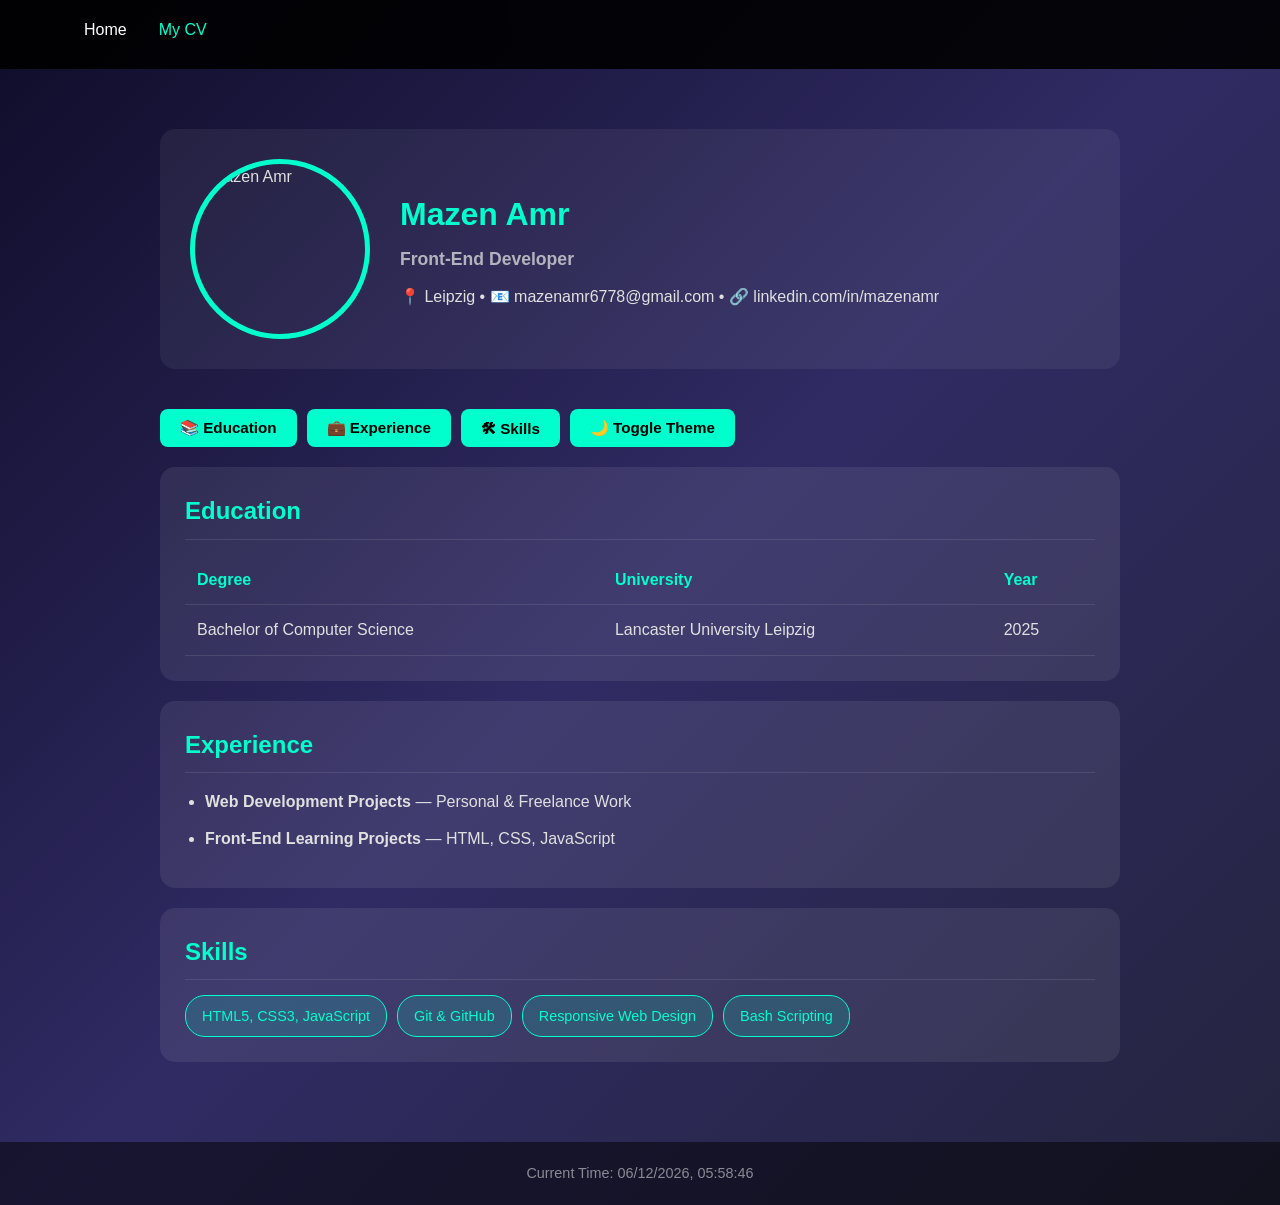
==== cv.html @ 5a1c03e3 "Add CV portfolio website files" ====
<!DOCTYPE html>
<html lang="en">
<head>
    <meta charset="UTF-8">
    <meta name="viewport" content="width=device-width, initial-scale=1.0">
    <title>Mazen Amr - CV</title>
    <link rel="stylesheet" href="styles.css">
</head>
<body>
    <header>
        <nav>
            <ul>
                <li><a href="index.html">Home</a></li>
                <li><a href="cv.html" class="active">My CV</a></li>
            </ul>
        </nav>
    </header>

    <main class="cv-container">
        <div class="cv-header">
            <img src="profile.jpg" alt="Mazen Amr" class="cv-photo">
            <div>
                <h2>Mazen Amr</h2>
                <h3>Front-End Developer</h3>
                <p>📍 Leipzig • 📧 mazenamr6778@gmail.com • 🔗 linkedin.com/in/mazenamr</p>
            </div>
        </div>

        <div class="controls">
            <button onclick="toggleSection('education')">📚 Education</button>
            <button onclick="toggleSection('experience')">💼 Experience</button>
            <button onclick="toggleSection('skills')">🛠 Skills</button>
            <button onclick="changeTheme()">🌙 Toggle Theme</button>
        </div>

        <section id="education" class="cv-section">
            <h2>Education</h2>
            <table>
                <tr><th>Degree</th><th>University</th><th>Year</th></tr>
                <tr><td>Bachelor of Computer Science</td><td>Lancaster University Leipzig</td><td>2025</td></tr>
            </table>
        </section>

        <section id="experience" class="cv-section">
            <h2>Experience</h2>
            <ul>
                <li><strong>Web Development Projects</strong> — Personal & Freelance Work</li>
                <li><strong>Front-End Learning Projects</strong> — HTML, CSS, JavaScript</li>
            </ul>
        </section>

        <section id="skills" class="cv-section">
            <h2>Skills</h2>
            <ul class="skills-list">
                <li>HTML5, CSS3, JavaScript</li>
                <li>Git & GitHub</li>
                <li>Responsive Web Design</li>
                <li>Bash Scripting</li>
            </ul>
        </section>
    </main>

    <footer>
        <p>Current Time: <span id="datetime"></span></p>
    </footer>

    <script src="script.js"></script>
</body>
</html>
---- styles.css ----
* {
    margin: 0;
    padding: 0;
    box-sizing: border-box;
}

body {
    font-family: 'Segoe UI', Tahoma, Geneva, Verdana, sans-serif;
    background: linear-gradient(135deg, #0f0c29, #302b63, #24243e);
    color: #e0e0e0;
    line-height: 1.6;
}

header {
    background: rgba(0, 0, 0, 0.9);
    padding: 1rem 5%;
    position: sticky;
    top: 0;
    z-index: 100;
}

nav {
    display: flex;
    justify-content: space-between;
    align-items: center;
    max-width: 1200px;
    margin: 0 auto;
}

nav ul {
    display: flex;
    gap: 2rem;
    list-style: none;
}

nav a {
    color: white;
    text-decoration: none;
    font-size: 1rem;
    transition: 0.3s;
}

nav a:hover, nav a.active {
    color: #00ffcc;
}

/* ── HERO ── */
.hero {
    min-height: 100vh;
    display: flex;
    align-items: center;
    justify-content: center;
    text-align: center;
    padding: 0 20px;
}

.hero-content h1 {
    font-size: 3rem;
    margin-bottom: 1.5rem;
    background: linear-gradient(90deg, #00ffcc, #ff00cc);
    -webkit-background-clip: text;
    -webkit-text-fill-color: transparent;
}

.motivation {
    max-width: 600px;
    margin: 0 auto 30px;
    font-size: 1.1rem;
    opacity: 0.85;
    line-height: 1.8;
}

/* ── PROFILE CARD (homepage) ── */
.profile-card {
    background: rgba(255, 255, 255, 0.08);
    padding: 20px 40px;
    border-radius: 15px;
    display: inline-block;
    margin: 20px auto;
}

.profile-thumb {
    width: 100px;
    height: 100px;
    border-radius: 50%;
    border: 3px solid #00ffcc;
    margin-bottom: 10px;
}

.profile-card h3 {
    font-size: 1.3rem;
    color: #00ffcc;
    margin-bottom: 5px;
}

/* ── BUTTON ── */
.btn {
    display: inline-block;
    padding: 12px 30px;
    background: #00ffcc;
    color: black;
    border-radius: 50px;
    text-decoration: none;
    font-weight: bold;
    margin-top: 20px;
    transition: 0.3s;
}

.btn:hover {
    background: #ff00cc;
    color: white;
}

/* ── CV PAGE ── */
.cv-container {
    max-width: 1000px;
    margin: 40px auto;
    padding: 20px;
}

.cv-header {
    display: flex;
    gap: 30px;
    align-items: center;
    flex-wrap: wrap;
    margin-bottom: 40px;
    background: rgba(255, 255, 255, 0.06);
    padding: 30px;
    border-radius: 15px;
}

.cv-photo {
    width: 180px;
    height: 180px;
    border-radius: 50%;
    border: 5px solid #00ffcc;
    object-fit: cover;
}

.cv-header h2 {
    font-size: 2rem;
    color: #00ffcc;
    margin-bottom: 5px;
}

.cv-header h3 {
    font-size: 1.1rem;
    opacity: 0.75;
    margin-bottom: 10px;
}

/* ── CONTROLS ── */
.controls {
    display: flex;
    flex-wrap: wrap;
    gap: 10px;
    margin-bottom: 20px;
}

.controls button {
    padding: 10px 20px;
    background: #00ffcc;
    color: black;
    border: none;
    border-radius: 8px;
    cursor: pointer;
    font-weight: bold;
    font-size: 0.95rem;
    transition: 0.3s;
}

.controls button:hover {
    background: #ff00cc;
    color: white;
}

/* ── CV SECTIONS ── */
.cv-section {
    background: rgba(255, 255, 255, 0.08);
    padding: 25px;
    border-radius: 15px;
    margin: 20px 0;
    transition: 0.3s;
}

.cv-section h2 {
    font-size: 1.5rem;
    color: #00ffcc;
    margin-bottom: 15px;
    border-bottom: 1px solid rgba(255, 255, 255, 0.1);
    padding-bottom: 8px;
}

/* ── TABLE ── */
table {
    width: 100%;
    border-collapse: collapse;
}

th, td {
    padding: 12px;
    text-align: left;
    border-bottom: 1px solid rgba(255, 255, 255, 0.1);
}

th {
    color: #00ffcc;
    font-weight: bold;
}

/* ── LISTS ── */
ul {
    padding-left: 20px;
}

ul li {
    margin-bottom: 10px;
    line-height: 1.7;
}

.skills-list {
    list-style: none;
    padding: 0;
    display: flex;
    flex-wrap: wrap;
    gap: 10px;
}

.skills-list li {
    background: rgba(0, 255, 204, 0.15);
    border: 1px solid #00ffcc;
    padding: 8px 16px;
    border-radius: 20px;
    font-size: 0.9rem;
    color: #00ffcc;
    margin: 0;
}

/* ── FOOTER ── */
footer {
    text-align: center;
    padding: 20px;
    background: rgba(0, 0, 0, 0.5);
    color: rgba(255, 255, 255, 0.5);
    font-size: 0.9rem;
    margin-top: 40px;
}

/* ── LIGHT MODE ── */
.light-mode {
    background: #f0f0f0;
    color: #222;
}

.light-mode header {
    background: #fff;
}

.light-mode nav a {
    color: #222;
}

.light-mode .cv-section {
    background: white;
    box-shadow: 0 5px 15px rgba(0, 0, 0, 0.1);
}

.light-mode .cv-header {
    background: white;
    box-shadow: 0 5px 15px rgba(0, 0, 0, 0.1);
}

.light-mode .profile-card {
    background: white;
    box-shadow: 0 5px 15px rgba(0, 0, 0, 0.1);
}

.light-mode footer {
    background: #ddd;
    color: #555;
}

.light-mode .skills-list li {
    background: rgba(0, 255, 204, 0.1);
}

/* ── RESPONSIVE ── */
@media (max-width: 600px) {
    .hero-content h1 {
        font-size: 2rem;
    }

    .cv-header {
        flex-direction: column;
        text-align: center;
    }

    .controls {
        justify-content: center;
    }
}
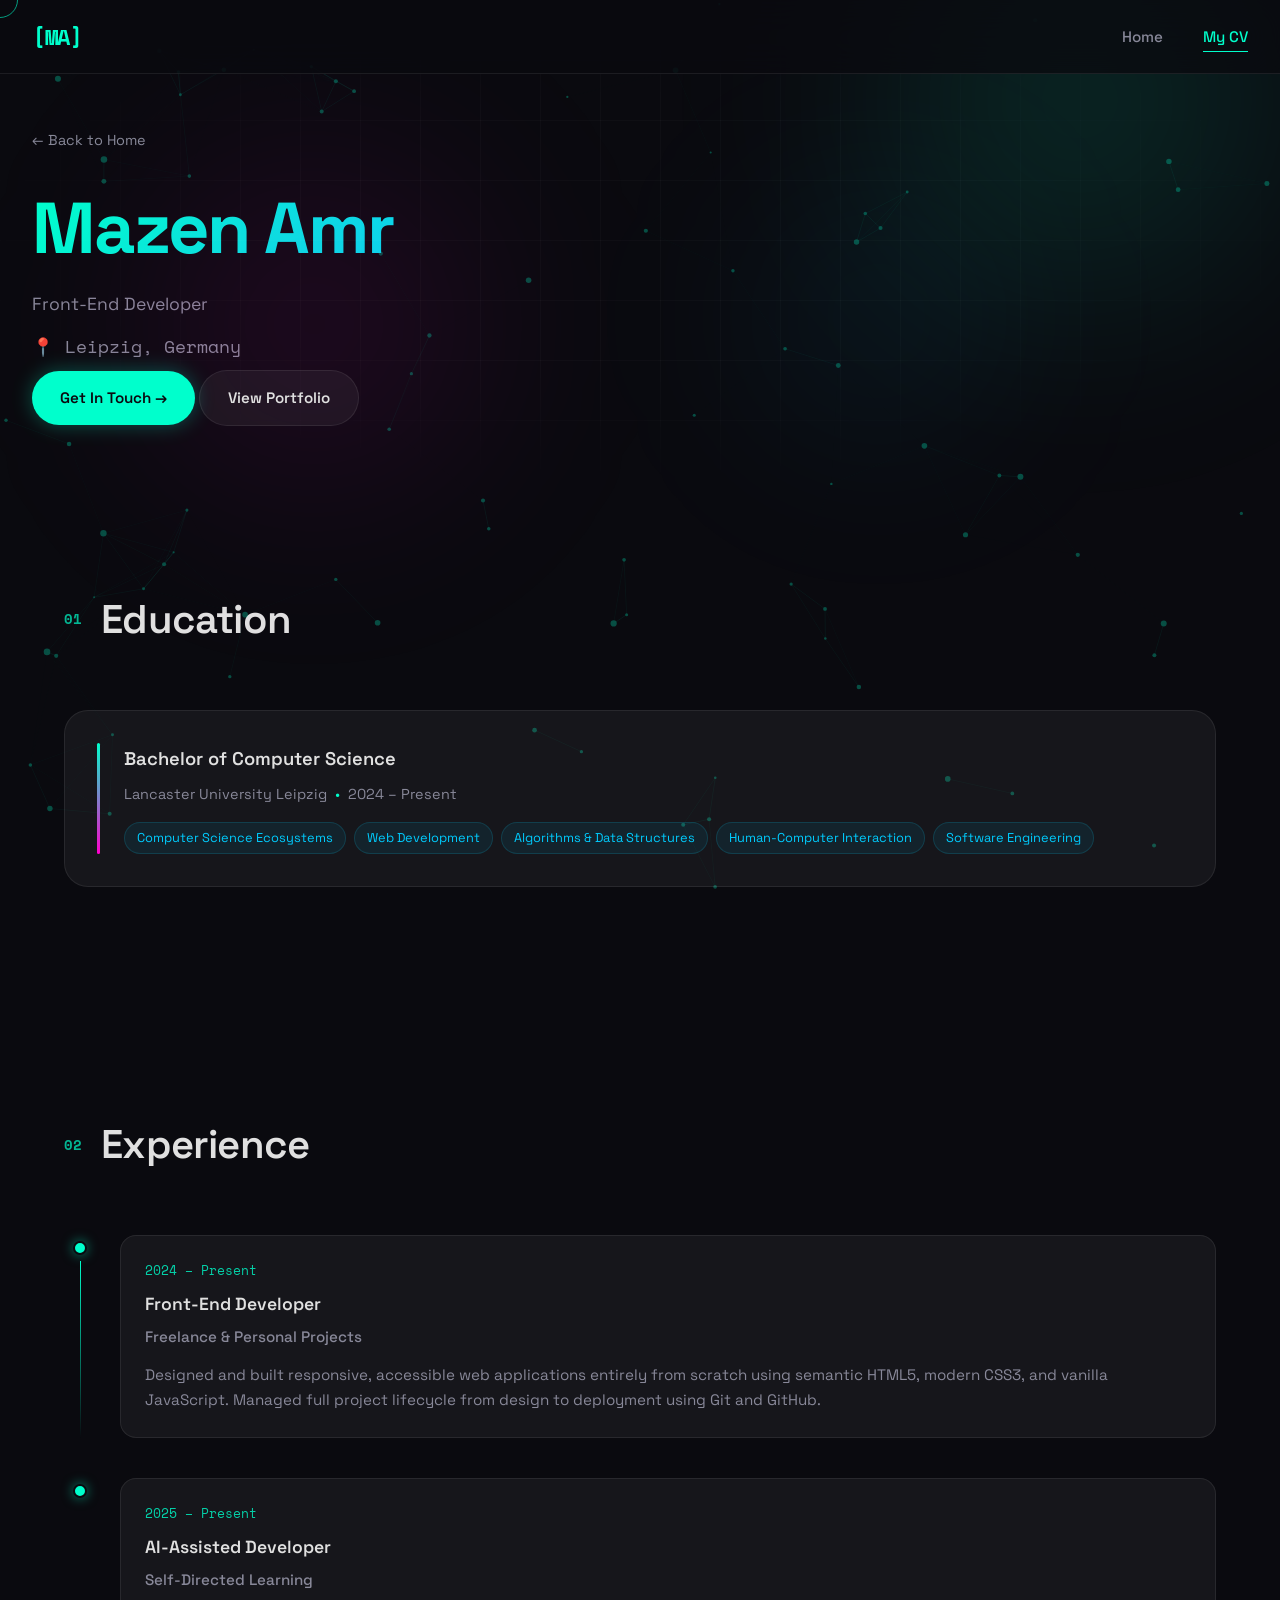
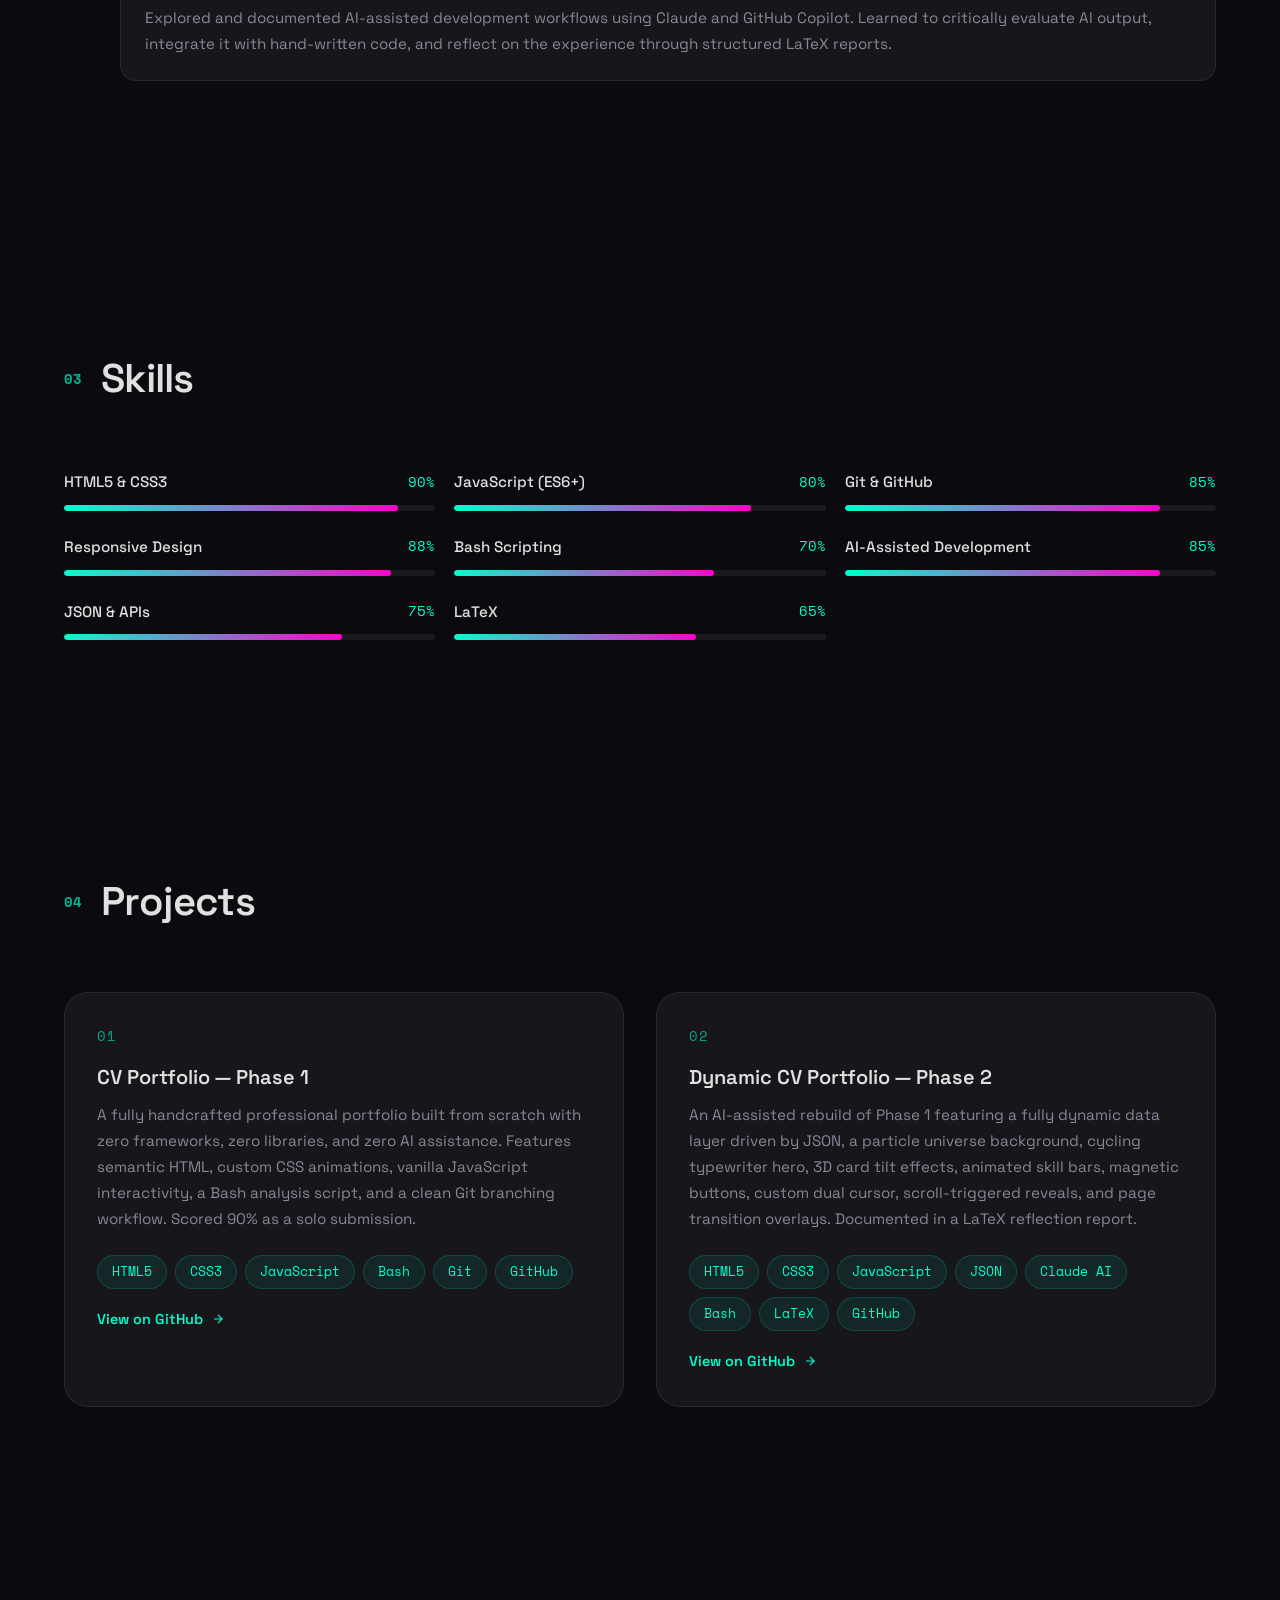
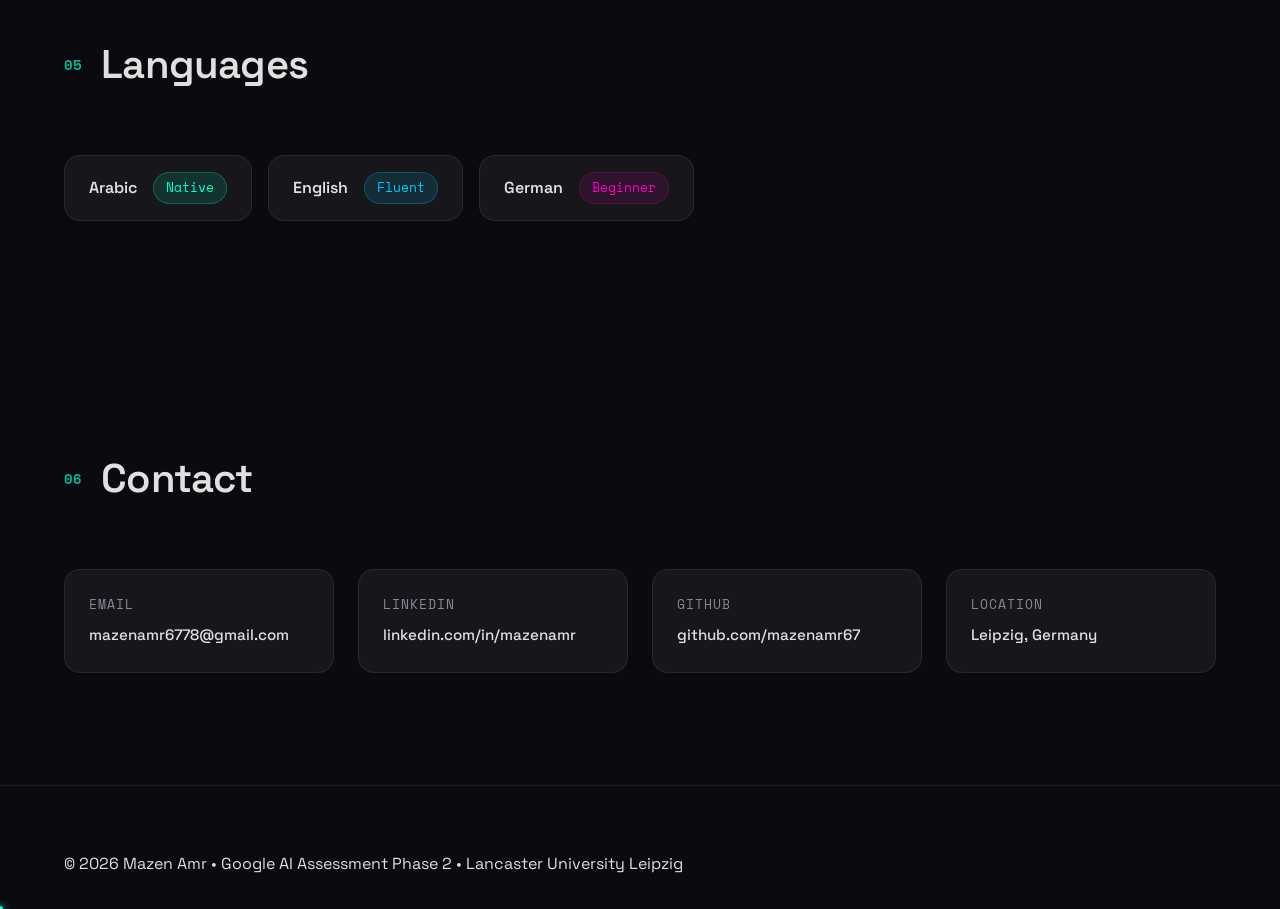
==== commit 1e91a892: "Initial commit - Assessment B" ====
--- a/cv.html
+++ b/cv.html
@@ -3,67 +3,157 @@
 <head>
     <meta charset="UTF-8">
     <meta name="viewport" content="width=device-width, initial-scale=1.0">
-    <title>Mazen Amr - CV</title>
+    <meta name="description" content="Mazen Amr — Full CV. Education, Experience, Skills, Projects and Contact. Google AI Assessment Phase 2.">
+    <meta name="author" content="Mazen Amr">
+    <meta property="og:title" content="Mazen Amr • Full CV">
+    <meta property="og:description" content="Dynamic AI-assisted CV — Lancaster University Leipzig. Google AI Assessment Phase 2.">
+    <meta property="og:type" content="website">
+    <meta name="theme-color" content="#0a0a0f">
+    <title>Mazen Amr • Full CV</title>
+
+    <link rel="preconnect" href="https://fonts.googleapis.com">
+    <link rel="preconnect" href="https://fonts.gstatic.com" crossorigin>
+    <link href="https://fonts.googleapis.com/css2?family=Space+Grotesk:wght@300;400;500;600;700&family=Space+Mono:ital,wght@0,400;0,700;1,400&display=swap" rel="stylesheet">
     <link rel="stylesheet" href="styles.css">
 </head>
-<body>
-    <header>
+
+<body class="loading">
+
+    <!-- Page Loader -->
+    <div class="page-loader" id="page-loader">
+        <div class="loader-inner">
+            <div class="loader-ring"></div>
+            <div class="loader-ring loader-ring--delay"></div>
+            <p class="loader-text">Loading CV<span class="loader-dots">...</span></p>
+        </div>
+    </div>
+
+    <!-- Navigation -->
+    <header id="main-header">
         <nav>
-            <ul>
-                <li><a href="index.html">Home</a></li>
-                <li><a href="cv.html" class="active">My CV</a></li>
-            </ul>
+            <div class="nav-container">
+                <a href="index.html" class="logo">[MA]</a>
+
+                <ul class="nav-links">
+                    <li><a href="index.html" class="nav-link">Home</a></li>
+                    <li><a href="cv.html" class="nav-link active">My CV</a></li>
+                </ul>
+
+                <button class="nav-toggle" id="nav-toggle">
+                    <span class="hamburger-line"></span>
+                    <span class="hamburger-line"></span>
+                    <span class="hamburger-line"></span>
+                </button>
+            </div>
         </nav>
     </header>
 
-    <main class="cv-container">
-        <div class="cv-header">
-            <img src="profile.jpg" alt="Mazen Amr" class="cv-photo">
-            <div>
-                <h2>Mazen Amr</h2>
-                <h3>Front-End Developer</h3>
-                <p>📍 Leipzig • 📧 mazenamr6778@gmail.com • 🔗 linkedin.com/in/mazenamr</p>
+    <!-- CV Hero -->
+    <section class="cv-hero">
+        <div class="hero-grid"></div>
+        <div class="orb orb-1"></div>
+        <div class="orb orb-2"></div>
+        <div class="orb orb-3"></div>
+
+        <div class="cv-hero-inner">
+
+            <!-- Back to Home (FORCED CLICKABLE) -->
+            <a href="index.html" target="_self" class="cv-back-link" 
+               style="pointer-events: auto; cursor: pointer; position: relative; z-index: 10;">
+                ← Back to Home
+            </a>
+
+            <h1 id="cv-name" class="hero-name gradient-text"></h1>
+            <p id="cv-title" class="cv-hero-title"></p>
+            <p id="cv-location" class="cv-location"></p>
+
+            <!-- Buttons (FORCED CLICKABLE) -->
+            <div class="cv-actions">
+                <a href="#contact-section" class="btn btn-primary" 
+                   style="pointer-events: auto; cursor: pointer; position: relative; z-index: 10;">
+                    Get In Touch →
+                </a>
+                <a href="index.html" target="_self" class="btn btn-secondary" 
+                   style="pointer-events: auto; cursor: pointer; position: relative; z-index: 10;">
+                    View Portfolio
+                </a>
             </div>
         </div>
+    </section>
 
-        <div class="controls">
-            <button onclick="toggleSection('education')">📚 Education</button>
-            <button onclick="toggleSection('experience')">💼 Experience</button>
-            <button onclick="toggleSection('skills')">🛠 Skills</button>
-            <button onclick="changeTheme()">🌙 Toggle Theme</button>
+    <!-- Education -->
+    <section class="section reveal visible">
+        <div class="container">
+            <div class="section-header">
+                <span class="section-number">01</span>
+                <h2 class="section-title">Education</h2>
+            </div>
+            <div id="education-content" class="cv-cards-grid"></div>
         </div>
+    </section>
 
-        <section id="education" class="cv-section">
-            <h2>Education</h2>
-            <table>
-                <tr><th>Degree</th><th>University</th><th>Year</th></tr>
-                <tr><td>Bachelor of Computer Science</td><td>Lancaster University Leipzig</td><td>2025</td></tr>
-            </table>
-        </section>
+    <!-- Experience -->
+    <section class="section reveal visible">
+        <div class="container">
+            <div class="section-header">
+                <span class="section-number">02</span>
+                <h2 class="section-title">Experience</h2>
+            </div>
+            <div id="experience-content"></div>
+        </div>
+    </section>
 
-        <section id="experience" class="cv-section">
-            <h2>Experience</h2>
-            <ul>
-                <li><strong>Web Development Projects</strong> — Personal & Freelance Work</li>
-                <li><strong>Front-End Learning Projects</strong> — HTML, CSS, JavaScript</li>
-            </ul>
-        </section>
+    <!-- Skills -->
+    <section class="section reveal visible">
+        <div class="container">
+            <div class="section-header">
+                <span class="section-number">03</span>
+                <h2 class="section-title">Skills</h2>
+            </div>
+            <div id="skills-content" class="skills-grid"></div>
+        </div>
+    </section>
 
-        <section id="skills" class="cv-section">
-            <h2>Skills</h2>
-            <ul class="skills-list">
-                <li>HTML5, CSS3, JavaScript</li>
-                <li>Git & GitHub</li>
-                <li>Responsive Web Design</li>
-                <li>Bash Scripting</li>
-            </ul>
-        </section>
-    </main>
+    <!-- Projects -->
+    <section class="section reveal visible">
+        <div class="container">
+            <div class="section-header">
+                <span class="section-number">04</span>
+                <h2 class="section-title">Projects</h2>
+            </div>
+            <div id="projects-content" class="projects-grid"></div>
+        </div>
+    </section>
 
-    <footer>
-        <p>Current Time: <span id="datetime"></span></p>
+    <!-- Languages -->
+    <section class="section reveal visible">
+        <div class="container">
+            <div class="section-header">
+                <span class="section-number">05</span>
+                <h2 class="section-title">Languages</h2>
+            </div>
+            <div id="languages-content" class="languages-grid"></div>
+        </div>
+    </section>
+
+    <!-- Contact -->
+    <section class="section reveal visible" id="contact-section">
+        <div class="container">
+            <div class="section-header">
+                <span class="section-number">06</span>
+                <h2 class="section-title">Contact</h2>
+            </div>
+            <div id="contact-content" class="contact-grid"></div>
+        </div>
+    </section>
+
+    <!-- Footer -->
+    <footer class="site-footer">
+        <div class="container">
+            <p>&copy; 2026 <span id="footer-name"></span> • Google AI Assessment Phase 2 • Lancaster University Leipzig</p>
+        </div>
     </footer>
 
-    <script src="script.js"></script>
+    <script src="app.js"></script>
 </body>
 </html>
--- a/styles.css
+++ b/styles.css
@@ -1,301 +1,1459 @@
-* {
+/* ============================================================
+   ROOT & RESET
+   Base variables and universal box-model reset
+============================================================ */
+*,
+*::before,
+*::after {
     margin: 0;
     padding: 0;
     box-sizing: border-box;
 }
 
+:root {
+    --bg:               #0a0a0f;
+    --bg-secondary:     #111118;
+    --bg-card:          #13131a;
+    --accent:           #00ffcc;
+    --accent-pink:      #ff00cc;
+    --accent-blue:      #00ccff;
+    --text:             #e0e0e0;
+    --text-muted:       #888899;
+    --glass:            rgba(255, 255, 255, 0.05);
+    --glass-hover:      rgba(255, 255, 255, 0.09);
+    --border:           rgba(255, 255, 255, 0.08);
+    --border-accent:    rgba(0, 255, 204, 0.25);
+    --shadow:           0 20px 60px rgba(0, 0, 0, 0.4);
+    --radius:           16px;
+    --radius-lg:        24px;
+    --transition:       0.3s cubic-bezier(0.23, 1, 0.32, 1);
+}
+
+html {
+    scroll-behavior: smooth;
+    scroll-padding-top: 80px;
+}
+
 body {
-    font-family: 'Segoe UI', Tahoma, Geneva, Verdana, sans-serif;
-    background: linear-gradient(135deg, #0f0c29, #302b63, #24243e);
-    color: #e0e0e0;
-    line-height: 1.6;
-}
-
+    font-family: 'Space Grotesk', system-ui, sans-serif;
+    background: var(--bg);
+    color: var(--text);
+    line-height: 1.7;
+    overflow-x: hidden;
+    cursor: none;
+}
+
+body.loading {
+    overflow: hidden;
+}
+
+a {
+    color: inherit;
+    text-decoration: none;
+}
+
+img {
+    max-width: 100%;
+    display: block;
+}
+
+ul {
+    list-style: none;
+}
+
+/* ============================================================
+   SCROLL PROGRESS BAR
+   Thin accent line injected at top by app.js
+============================================================ */
+.scroll-progress-bar {
+    position: fixed;
+    top: 0;
+    left: 0;
+    height: 3px;
+    width: 0%;
+    background: linear-gradient(to right, var(--accent), var(--accent-pink));
+    z-index: 10000;
+    transition: width 0.1s linear;
+    box-shadow: 0 0 10px var(--accent);
+}
+
+/* ============================================================
+   PARTICLE CANVAS
+   Full-screen background canvas injected by app.js
+============================================================ */
+#particle-canvas {
+    position: fixed;
+    top: 0;
+    left: 0;
+    width: 100%;
+    height: 100%;
+    pointer-events: none;
+    z-index: 0;
+    opacity: 0.35;
+}
+
+/* ============================================================
+   PAGE LOADER
+   Full-screen overlay shown while data.json is fetched
+============================================================ */
+.page-loader {
+    position: fixed;
+    inset: 0;
+    background: var(--bg);
+    z-index: 9999;
+    display: flex;
+    align-items: center;
+    justify-content: center;
+    transition: opacity 0.5s ease;
+}
+
+.loader-inner {
+    text-align: center;
+    display: flex;
+    flex-direction: column;
+    align-items: center;
+    gap: 1rem;
+}
+
+.loader-ring {
+    width: 60px;
+    height: 60px;
+    border: 2px solid var(--border);
+    border-top-color: var(--accent);
+    border-radius: 50%;
+    animation: spin 1s linear infinite;
+}
+
+.loader-ring--delay {
+    width: 44px;
+    height: 44px;
+    border-top-color: var(--accent-pink);
+    animation-duration: 0.7s;
+    animation-direction: reverse;
+    position: absolute;
+}
+
+@keyframes spin {
+    to { transform: rotate(360deg); }
+}
+
+.loader-text {
+    color: var(--text-muted);
+    font-size: 0.9rem;
+    letter-spacing: 0.05em;
+    font-family: 'Space Mono', monospace;
+}
+
+.loader-dots {
+    animation: blink 1.2s infinite;
+}
+
+@keyframes blink {
+    0%, 100% { opacity: 1; }
+    50%       { opacity: 0; }
+}
+
+/* ============================================================
+   PAGE TRANSITION OVERLAY
+   Injected by app.js for smooth page-to-page fade
+============================================================ */
+.page-overlay {
+    position: fixed;
+    inset: 0;
+    background: var(--bg);
+    z-index: 9998;
+    opacity: 1;
+    transition: opacity 0.5s ease;
+    pointer-events: none;
+}
+
+/* ============================================================
+   CUSTOM CURSOR
+   Dual cursor: sharp dot + lagging ring injected by app.js
+============================================================ */
+.cursor-dot,
+.cursor-ring {
+    position: fixed;
+    pointer-events: none;
+    z-index: 99999;
+    transform: translate(-50%, -50%);
+    border-radius: 50%;
+}
+
+.cursor-dot {
+    width: 6px;
+    height: 6px;
+    background: var(--accent);
+    box-shadow: 0 0 8px var(--accent);
+    transition: width 0.2s ease, height 0.2s ease;
+}
+
+.cursor-ring {
+    width: 36px;
+    height: 36px;
+    border: 1.5px solid rgba(0, 255, 204, 0.6);
+    transition: width 0.25s ease,
+                height 0.25s ease,
+                border-color 0.25s ease;
+}
+
+.cursor-ring.expanded {
+    width: 64px;
+    height: 64px;
+    border-color: var(--accent-pink);
+}
+
+/* ============================================================
+   NAVIGATION
+   Fixed glassmorphism header, shrinks on scroll
+============================================================ */
 header {
-    background: rgba(0, 0, 0, 0.9);
-    padding: 1rem 5%;
-    position: sticky;
+    position: fixed;
     top: 0;
-    z-index: 100;
-}
-
-nav {
-    display: flex;
+    left: 0;
+    width: 100%;
+    z-index: 1000;
+    background: rgba(10, 10, 15, 0.75);
+    backdrop-filter: blur(24px);
+    -webkit-backdrop-filter: blur(24px);
+    border-bottom: 1px solid var(--border);
+    transition: all 0.4s ease;
+}
+
+header.scrolled {
+    background: rgba(10, 10, 15, 0.96);
+    border-bottom-color: var(--border-accent);
+    box-shadow: 0 4px 40px rgba(0, 0, 0, 0.4);
+    padding: 0;
+}
+
+.nav-container {
+    max-width: 1400px;
+    margin: 0 auto;
+    padding: 1.1rem 2rem;
+    display: flex;
+    align-items: center;
     justify-content: space-between;
-    align-items: center;
-    max-width: 1200px;
-    margin: 0 auto;
-}
-
-nav ul {
-    display: flex;
-    gap: 2rem;
+}
+
+/* Logo */
+.logo {
+    font-family: 'Space Mono', monospace;
+    font-size: 1.4rem;
+    font-weight: 700;
+    color: var(--accent);
+    text-decoration: none;
+    display: flex;
+    align-items: center;
+    gap: 2px;
+    letter-spacing: -0.02em;
+    transition: opacity var(--transition);
+}
+
+.logo:hover {
+    opacity: 0.8;
+}
+
+.logo-bracket {
+    color: var(--text-muted);
+    font-size: 1.2rem;
+}
+
+.logo-text {
+    color: var(--accent);
+}
+
+/* Nav links */
+.nav-links {
+    display: flex;
+    align-items: center;
+    gap: 2.5rem;
     list-style: none;
 }
 
-nav a {
-    color: white;
+.nav-link {
+    color: var(--text-muted);
     text-decoration: none;
-    font-size: 1rem;
-    transition: 0.3s;
-}
-
-nav a:hover, nav a.active {
-    color: #00ffcc;
-}
-
-/* ── HERO ── */
+    font-size: 0.95rem;
+    font-weight: 500;
+    position: relative;
+    transition: color var(--transition);
+    padding: 4px 0;
+}
+
+.nav-link::after {
+    content: '';
+    position: absolute;
+    bottom: -2px;
+    left: 0;
+    width: 0;
+    height: 1.5px;
+    background: var(--accent);
+    transition: width var(--transition);
+}
+
+.nav-link:hover,
+.nav-link.active {
+    color: var(--accent);
+}
+
+.nav-link:hover::after,
+.nav-link.active::after {
+    width: 100%;
+}
+
+/* Hamburger */
+.nav-toggle {
+    display: none;
+    flex-direction: column;
+    justify-content: center;
+    gap: 5px;
+    background: none;
+    border: none;
+    cursor: none;
+    padding: 8px;
+    z-index: 1001;
+}
+
+.hamburger-line {
+    width: 22px;
+    height: 2px;
+    background: var(--text);
+    border-radius: 2px;
+    transition: all 0.3s ease;
+    display: block;
+}
+
+.nav-toggle.open .hamburger-line:nth-child(1) {
+    transform: translateY(7px) rotate(45deg);
+}
+
+.nav-toggle.open .hamburger-line:nth-child(2) {
+    opacity: 0;
+    transform: scaleX(0);
+}
+
+.nav-toggle.open .hamburger-line:nth-child(3) {
+    transform: translateY(-7px) rotate(-45deg);
+}
+
+/* ============================================================
+   HERO SECTION
+   Full-screen cinematic opener with layered depth
+============================================================ */
 .hero {
     min-height: 100vh;
     display: flex;
-    align-items: center;
+    flex-direction: column;
     justify-content: center;
-    text-align: center;
-    padding: 0 20px;
-}
-
-.hero-content h1 {
-    font-size: 3rem;
-    margin-bottom: 1.5rem;
-    background: linear-gradient(90deg, #00ffcc, #ff00cc);
+    position: relative;
+    padding-top: 80px;
+    overflow: hidden;
+}
+
+/* Decorative grid overlay */
+.hero-grid {
+    position: absolute;
+    inset: 0;
+    background-image:
+        linear-gradient(rgba(255, 255, 255, 0.025) 1px, transparent 1px),
+        linear-gradient(90deg, rgba(255, 255, 255, 0.025) 1px, transparent 1px);
+    background-size: 60px 60px;
+    z-index: 1;
+    mask-image: radial-gradient(ellipse at center, black 40%, transparent 80%);
+}
+
+/* Ambient gradient orbs */
+.orb {
+    position: absolute;
+    border-radius: 50%;
+    filter: blur(90px);
+    z-index: 1;
+    pointer-events: none;
+    animation: orbFloat 8s ease-in-out infinite;
+}
+
+.orb-1 {
+    width: 600px;
+    height: 600px;
+    background: radial-gradient(circle, rgba(0, 255, 204, 0.15), transparent 70%);
+    top: -200px;
+    right: -100px;
+    animation-delay: 0s;
+}
+
+.orb-2 {
+    width: 500px;
+    height: 500px;
+    background: radial-gradient(circle, rgba(255, 0, 204, 0.12), transparent 70%);
+    bottom: -100px;
+    left: 5%;
+    animation-delay: -3s;
+}
+
+.orb-3 {
+    width: 350px;
+    height: 350px;
+    background: radial-gradient(circle, rgba(0, 204, 255, 0.1), transparent 70%);
+    top: 30%;
+    left: 55%;
+    animation-delay: -6s;
+}
+
+@keyframes orbFloat {
+    0%, 100% { transform: translateY(0px) scale(1); }
+    50%       { transform: translateY(-30px) scale(1.05); }
+}
+
+/* Hero content */
+.hero-content {
+    position: relative;
+    z-index: 2;
+    width: 100%;
+    max-width: 1400px;
+    margin: 0 auto;
+    padding: 4rem 2rem 2rem;
+}
+
+.hero-text {
+    max-width: 740px;
+}
+
+/* Location badge */
+.hero-badge {
+    display: inline-flex;
+    align-items: center;
+    gap: 10px;
+    background: var(--glass);
+    border: 1px solid var(--border-accent);
+    padding: 8px 20px;
+    border-radius: 50px;
+    margin-bottom: 2rem;
+    font-size: 0.9rem;
+    color: var(--text-muted);
+}
+
+.badge-dot {
+    width: 8px;
+    height: 8px;
+    background: var(--accent);
+    border-radius: 50%;
+    animation: pulse 2s ease-in-out infinite;
+    flex-shrink: 0;
+}
+
+.badge-ring {
+    position: absolute;
+    width: 16px;
+    height: 16px;
+    border: 1.5px solid var(--accent);
+    border-radius: 50%;
+    animation: sonar 2s ease-out infinite;
+    opacity: 0;
+}
+
+@keyframes pulse {
+    0%, 100% { opacity: 1;   transform: scale(1); }
+    50%       { opacity: 0.4; transform: scale(0.85); }
+}
+
+@keyframes sonar {
+    0%   { transform: scale(0.8); opacity: 0.8; }
+    100% { transform: scale(2.5); opacity: 0; }
+}
+
+/* Hero typography */
+.hero-eyebrow {
+    font-size: 0.9rem;
+    color: var(--text-muted);
+    letter-spacing: 0.03em;
+}
+
+.hero-name {
+    font-size: clamp(3rem, 8vw, 6.5rem);
+    font-weight: 700;
+    line-height: 1.02;
+    margin-bottom: 1rem;
+    letter-spacing: -0.03em;
+}
+
+.gradient-text {
+    background: linear-gradient(135deg, var(--accent) 0%, var(--accent-blue) 50%, var(--accent-pink) 100%);
     -webkit-background-clip: text;
     -webkit-text-fill-color: transparent;
-}
-
-.motivation {
-    max-width: 600px;
-    margin: 0 auto 30px;
+    background-clip: text;
+}
+
+.neon-pulse {
+    animation: neonPulse 3s ease-in-out infinite;
+}
+
+@keyframes neonPulse {
+    0%, 100% { filter: drop-shadow(0 0 8px rgba(0, 255, 204, 0.4)); }
+    50%       { filter: drop-shadow(0 0 24px rgba(0, 255, 204, 0.8)); }
+}
+
+.hero-title {
+    font-size: clamp(1.4rem, 3.5vw, 2.2rem);
+    font-weight: 500;
+    color: var(--accent);
+    margin-bottom: 1.5rem;
+    min-height: 3rem;
+    font-family: 'Space Mono', monospace;
+}
+
+.hero-tagline {
+    font-size: 1.15rem;
+    color: var(--text-muted);
+    max-width: 520px;
+    margin-bottom: 2.5rem;
+    line-height: 1.8;
+    opacity: 0;
+    transition: opacity 0.8s ease;
+}
+
+/* CTA Buttons */
+.hero-cta {
+    display: flex;
+    gap: 1rem;
+    flex-wrap: wrap;
+    margin-bottom: 3rem;
+}
+
+.btn {
+    display: inline-flex;
+    align-items: center;
+    gap: 8px;
+    padding: 14px 28px;
+    border-radius: 50px;
+    font-size: 0.95rem;
+    font-weight: 600;
+    cursor: none;
+    transition: all var(--transition);
+    text-decoration: none;
+    border: none;
+    position: relative;
+    overflow: hidden;
+}
+
+.btn-primary {
+    background: var(--accent);
+    color: var(--bg);
+    box-shadow: 0 0 20px rgba(0, 255, 204, 0.3);
+}
+
+.btn-primary:hover {
+    background: #00e6b8;
+    box-shadow: 0 0 40px rgba(0, 255, 204, 0.5);
+    transform: translateY(-2px);
+}
+
+.btn-secondary {
+    background: var(--glass);
+    color: var(--text);
+    border: 1px solid var(--border);
+}
+
+.btn-secondary:hover {
+    border-color: var(--accent);
+    color: var(--accent);
+    background: rgba(0, 255, 204, 0.05);
+    transform: translateY(-2px);
+}
+
+.btn-icon {
+    transition: transform var(--transition);
+}
+
+.btn:hover .btn-icon {
+    transform: translateX(4px);
+}
+
+/* Ripple animation for buttons */
+@keyframes rippleAnim {
+    to {
+        transform: scale(1);
+        opacity: 0;
+    }
+}
+
+/* Scroll indicator */
+.scroll-indicator {
+    display: flex;
+    flex-direction: column;
+    align-items: flex-start;
+    gap: 6px;
+    opacity: 0.5;
+    animation: fadeInUp 1s ease 2s forwards;
+}
+
+.scroll-line {
+    width: 1px;
+    height: 40px;
+    background: linear-gradient(to bottom, var(--accent), transparent);
+    animation: scrollPulse 2s ease-in-out infinite;
+}
+
+.scroll-label {
+    font-size: 0.75rem;
+    letter-spacing: 0.12em;
+    color: var(--text-muted);
+    text-transform: uppercase;
+    font-family: 'Space Mono', monospace;
+}
+
+@keyframes scrollPulse {
+    0%, 100% { transform: scaleY(1); opacity: 0.5; }
+    50%       { transform: scaleY(1.3); opacity: 1; }
+}
+
+/* Stats bar */
+.stats-section {
+    position: relative;
+    z-index: 2;
+    border-top: 1px solid var(--border);
+    margin-top: auto;
+    padding: 2rem 0;
+}
+
+.stats-grid {
+    display: grid;
+    grid-template-columns: repeat(auto-fit, minmax(150px, 1fr));
+    gap: 2rem;
+    max-width: 1400px;
+    margin: 0 auto;
+    padding: 0 2rem;
+    text-align: center;
+}
+
+.stat-item {
+    display: flex;
+    flex-direction: column;
+    align-items: center;
+    gap: 6px;
+}
+
+.stat-number {
+    font-size: 2.8rem;
+    font-weight: 700;
+    color: var(--accent);
+    font-family: 'Space Mono', monospace;
+    line-height: 1;
+}
+
+.stat-label {
+    font-size: 0.85rem;
+    color: var(--text-muted);
+    text-transform: uppercase;
+    letter-spacing: 0.06em;
+}
+
+/* ============================================================
+   SECTIONS
+============================================================ */
+.section {
+    padding: 7rem 2rem;
+    max-width: 1400px;
+    margin: 0 auto;
+}
+
+.section-header {
+    display: flex;
+    align-items: center;
+    gap: 1.2rem;
+    margin-bottom: 3.5rem;
+}
+
+.section-number {
+    font-family: 'Space Mono', monospace;
+    font-size: 0.9rem;
+    color: var(--accent);
+    font-weight: 700;
+    opacity: 0.7;
+}
+
+.section-title {
+    font-size: clamp(1.8rem, 4vw, 2.5rem);
+    font-weight: 600;
+    letter-spacing: -0.02em;
+    white-space: nowrap;
+}
+
+.section-line {
+    flex: 1;
+    height: 1px;
+    background: linear-gradient(to right, var(--border-accent), transparent);
+    min-width: 40px;
+}
+
+/* ============================================================
+   ABOUT SECTION
+============================================================ */
+.about-grid {
+    display: grid;
+    grid-template-columns: 1fr 1fr;
+    gap: 4rem;
+    align-items: start;
+}
+
+.about-text {
+    font-size: 1.15rem;
+    color: var(--text-muted);
+    line-height: 1.9;
+}
+
+.about-cards {
+    display: grid;
+    grid-template-columns: 1fr 1fr;
+    gap: 1rem;
+}
+
+.about-card {
+    background: var(--glass);
+    border: 1px solid var(--border);
+    border-radius: var(--radius);
+    padding: 1.5rem;
+    text-align: center;
+    transition: border-color var(--transition), background var(--transition);
+}
+
+.about-card:hover {
+    border-color: var(--border-accent);
+    background: var(--glass-hover);
+}
+
+.about-icon {
+    font-size: 1.8rem;
+    margin-bottom: 0.75rem;
+}
+
+.about-card-label {
+    font-size: 0.8rem;
+    color: var(--text-muted);
+    text-transform: uppercase;
+    letter-spacing: 0.08em;
+    margin-bottom: 4px;
+}
+
+.about-card-value {
+    font-size: 1rem;
+    font-weight: 600;
+    color: var(--accent);
+}
+
+/* ============================================================
+   PROJECT CARDS
+============================================================ */
+.projects-grid {
+    display: grid;
+    grid-template-columns: repeat(auto-fit, minmax(340px, 1fr));
+    gap: 2rem;
+}
+
+.project-card {
+    background: var(--glass);
+    border: 1px solid var(--border);
+    border-radius: var(--radius-lg);
+    padding: 2rem;
+    position: relative;
+    overflow: hidden;
+    transition: border-color var(--transition), box-shadow var(--transition);
+}
+
+.project-card:hover {
+    border-color: var(--border-accent);
+    box-shadow: 0 20px 60px rgba(0, 0, 0, 0.3), 0 0 30px rgba(0, 255, 204, 0.05);
+}
+
+.project-glow {
+    position: absolute;
+    top: -60%;
+    right: -60%;
+    width: 220%;
+    height: 220%;
+    background: radial-gradient(circle, rgba(0, 255, 204, 0.06) 0%, transparent 65%);
+    opacity: 0;
+    transition: opacity 0.5s ease;
+    pointer-events: none;
+}
+
+.project-card:hover .project-glow {
+    opacity: 1;
+}
+
+.project-number {
+    font-family: 'Space Mono', monospace;
+    font-size: 0.85rem;
+    color: var(--accent);
+    opacity: 0.6;
+    margin-bottom: 1rem;
+    letter-spacing: 0.05em;
+}
+
+.project-card h3 {
+    font-size: 1.25rem;
+    font-weight: 600;
+    margin-bottom: 0.75rem;
+    line-height: 1.3;
+}
+
+.project-card p {
+    color: var(--text-muted);
+    font-size: 0.95rem;
+    line-height: 1.7;
+}
+
+.tech-tags {
+    display: flex;
+    flex-wrap: wrap;
+    gap: 8px;
+    margin: 1.5rem 0 1rem;
+}
+
+.tech-tag {
+    background: rgba(0, 255, 204, 0.08);
+    color: var(--accent);
+    padding: 5px 14px;
+    border-radius: 20px;
+    font-size: 0.8rem;
+    font-weight: 500;
+    border: 1px solid rgba(0, 255, 204, 0.15);
+    font-family: 'Space Mono', monospace;
+}
+
+.project-link {
+    display: inline-flex;
+    align-items: center;
+    gap: 8px;
+    color: var(--accent);
+    font-size: 0.9rem;
+    font-weight: 600;
+    text-decoration: none;
+    transition: gap var(--transition);
+}
+
+.project-link:hover {
+    gap: 12px;
+}
+
+/* ============================================================
+   CV CARDS
+============================================================ */
+.cv-card {
+    background: var(--glass);
+    border: 1px solid var(--border);
+    border-radius: var(--radius-lg);
+    padding: 2rem;
+    position: relative;
+    overflow: hidden;
+    transition: border-color var(--transition);
+    display: flex;
+    gap: 1.5rem;
+}
+
+.cv-card:hover {
+    border-color: var(--border-accent);
+}
+
+.cv-card-accent {
+    width: 3px;
+    min-height: 100%;
+    background: linear-gradient(to bottom, var(--accent), var(--accent-pink));
+    border-radius: 4px;
+    flex-shrink: 0;
+}
+
+.cv-card-inner h3 {
+    font-size: 1.15rem;
+    font-weight: 600;
+    margin-bottom: 0.5rem;
+}
+
+.cv-meta {
+    color: var(--text-muted);
+    font-size: 0.9rem;
+    margin-bottom: 1rem;
+    display: flex;
+    align-items: center;
+    gap: 8px;
+    flex-wrap: wrap;
+}
+
+.dot {
+    color: var(--accent);
+}
+
+/* Module tags */
+.module-tags {
+    display: flex;
+    flex-wrap: wrap;
+    gap: 8px;
+    margin-top: 1rem;
+}
+
+.module-tag {
+    background: rgba(0, 204, 255, 0.08);
+    color: var(--accent-blue);
+    padding: 4px 12px;
+    border-radius: 20px;
+    font-size: 0.8rem;
+    border: 1px solid rgba(0, 204, 255, 0.15);
+}
+
+/* ============================================================
+   EXPERIENCE TIMELINE
+============================================================ */
+.timeline {
+    position: relative;
+    display: flex;
+    flex-direction: column;
+    gap: 0;
+}
+
+.timeline-item {
+    display: grid;
+    grid-template-columns: 32px 1fr;
+    gap: 1.5rem;
+    padding-bottom: 2.5rem;
+}
+
+.timeline-marker {
+    display: flex;
+    flex-direction: column;
+    align-items: center;
+    padding-top: 6px;
+}
+
+.timeline-dot {
+    width: 14px;
+    height: 14px;
+    border-radius: 50%;
+    background: var(--accent);
+    border: 2px solid var(--bg);
+    box-shadow: 0 0 12px rgba(0, 255, 204, 0.5);
+    flex-shrink: 0;
+    z-index: 1;
+}
+
+.timeline-line {
+    width: 1px;
+    flex: 1;
+    background: linear-gradient(to bottom, var(--accent), transparent);
+    margin-top: 6px;
+    min-height: 40px;
+}
+
+.timeline-content {
+    background: var(--glass);
+    border: 1px solid var(--border);
+    border-radius: var(--radius);
+    padding: 1.5rem;
+    transition: border-color var(--transition);
+}
+
+.timeline-content:hover {
+    border-color: var(--border-accent);
+}
+
+.timeline-period {
+    font-family: 'Space Mono', monospace;
+    font-size: 0.8rem;
+    color: var(--accent);
+    display: block;
+    margin-bottom: 0.5rem;
+    opacity: 0.8;
+}
+
+.timeline-content h3 {
     font-size: 1.1rem;
-    opacity: 0.85;
-    line-height: 1.8;
-}
-
-/* ── PROFILE CARD (homepage) ── */
-.profile-card {
-    background: rgba(255, 255, 255, 0.08);
-    padding: 20px 40px;
-    border-radius: 15px;
-    display: inline-block;
-    margin: 20px auto;
-}
-
-.profile-thumb {
-    width: 100px;
-    height: 100px;
-    border-radius: 50%;
-    border: 3px solid #00ffcc;
-    margin-bottom: 10px;
-}
-
-.profile-card h3 {
-    font-size: 1.3rem;
-    color: #00ffcc;
-    margin-bottom: 5px;
-}
-
-/* ── BUTTON ── */
-.btn {
-    display: inline-block;
-    padding: 12px 30px;
-    background: #00ffcc;
-    color: black;
-    border-radius: 50px;
-    text-decoration: none;
-    font-weight: bold;
-    margin-top: 20px;
-    transition: 0.3s;
-}
-
-.btn:hover {
-    background: #ff00cc;
-    color: white;
-}
-
-/* ── CV PAGE ── */
-.cv-container {
-    max-width: 1000px;
-    margin: 40px auto;
-    padding: 20px;
-}
-
-.cv-header {
-    display: flex;
-    gap: 30px;
-    align-items: center;
+    font-weight: 600;
+    margin-bottom: 0.25rem;
+}
+
+.timeline-company {
+    color: var(--accent-pink);
+    font-size: 0.9rem;
+    font-weight: 500;
+    margin-bottom: 0.75rem;
+}
+
+.timeline-content p {
+    color: var(--text-muted);
+    font-size: 0.95rem;
+    line-height: 1.7;
+}
+
+/* ============================================================
+   SKILL BARS
+============================================================ */
+.skills-grid {
+    display: grid;
+    grid-template-columns: repeat(auto-fit, minmax(360px, 1fr));
+    gap: 1.2rem;
+}
+
+.skill-item {
+    margin-bottom: 0.25rem;
+}
+
+.skill-header {
+    display: flex;
+    justify-content: space-between;
+    align-items: center;
+    margin-bottom: 0.6rem;
+}
+
+.skill-name {
+    font-size: 0.95rem;
+    font-weight: 500;
+}
+
+.skill-percent {
+    font-family: 'Space Mono', monospace;
+    font-size: 0.85rem;
+    color: var(--accent);
+}
+
+.skill-track {
+    height: 6px;
+    background: rgba(255, 255, 255, 0.07);
+    border-radius: 10px;
+    overflow: hidden;
+}
+
+.skill-fill {
+    height: 100%;
+    width: 0%;
+    background: linear-gradient(to right, var(--accent), var(--accent-pink));
+    border-radius: 10px;
+    transition: width 1.2s cubic-bezier(0.23, 1, 0.32, 1);
+    position: relative;
+    overflow: hidden;
+}
+
+.skill-shine {
+    position: absolute;
+    top: 0;
+    left: -100%;
+    width: 60%;
+    height: 100%;
+    background: linear-gradient(90deg, transparent, rgba(255, 255, 255, 0.45), transparent);
+    animation: shine 2.5s ease-in-out infinite;
+}
+
+@keyframes shine {
+    0%   { left: -100%; }
+    100% { left: 250%; }
+}
+
+/* ============================================================
+   LANGUAGES
+============================================================ */
+.languages-grid {
+    display: flex;
     flex-wrap: wrap;
-    margin-bottom: 40px;
-    background: rgba(255, 255, 255, 0.06);
-    padding: 30px;
-    border-radius: 15px;
-}
-
-.cv-photo {
-    width: 180px;
-    height: 180px;
-    border-radius: 50%;
-    border: 5px solid #00ffcc;
-    object-fit: cover;
-}
-
-.cv-header h2 {
-    font-size: 2rem;
-    color: #00ffcc;
-    margin-bottom: 5px;
-}
-
-.cv-header h3 {
+    gap: 1rem;
+}
+
+.language-card {
+    background: var(--glass);
+    border: 1px solid var(--border);
+    border-radius: var(--radius);
+    padding: 1rem 1.5rem;
+    display: flex;
+    align-items: center;
+    gap: 1rem;
+    transition: border-color var(--transition);
+    min-width: 180px;
+}
+
+.language-card:hover {
+    border-color: var(--border-accent);
+}
+
+.language-name {
+    font-weight: 600;
+    font-size: 1rem;
+}
+
+.language-badge {
+    font-size: 0.8rem;
+    padding: 4px 12px;
+    border-radius: 20px;
+    font-family: 'Space Mono', monospace;
+    margin-left: auto;
+}
+
+.language-badge.native {
+    background: rgba(0, 255, 204, 0.12);
+    color: var(--accent);
+    border: 1px solid rgba(0, 255, 204, 0.25);
+}
+
+.language-badge.fluent {
+    background: rgba(0, 204, 255, 0.12);
+    color: var(--accent-blue);
+    border: 1px solid rgba(0, 204, 255, 0.25);
+}
+
+.language-badge.beginner {
+    background: rgba(255, 0, 204, 0.1);
+    color: var(--accent-pink);
+    border: 1px solid rgba(255, 0, 204, 0.2);
+}
+
+/* ============================================================
+   ACHIEVEMENTS
+============================================================ */
+.achievements-list {
+    display: flex;
+    flex-direction: column;
+    gap: 1rem;
+    list-style: none;
+}
+
+.achievement-item {
+    display: flex;
+    align-items: center;
+    gap: 1rem;
+    background: var(--glass);
+    border: 1px solid var(--border);
+    border-radius: var(--radius);
+    padding: 1.25rem 1.75rem;
+    font-size: 1rem;
+    transition: border-color var(--transition), background var(--transition);
+}
+
+.achievement-item:hover {
+    border-color: var(--border-accent);
+    background: var(--glass-hover);
+}
+
+.achievement-icon {
+    color: var(--accent);
+    font-size: 0.7rem;
+    flex-shrink: 0;
+}
+
+/* ============================================================
+   CONTACT SECTION
+============================================================ */
+.contact-grid {
+    display: grid;
+    grid-template-columns: repeat(auto-fit, minmax(220px, 1fr));
+    gap: 1.5rem;
+}
+
+.contact-item {
+    background: var(--glass);
+    border: 1px solid var(--border);
+    border-radius: var(--radius);
+    padding: 1.5rem;
+    display: flex;
+    flex-direction: column;
+    gap: 6px;
+    transition: border-color var(--transition);
+}
+
+.contact-item:hover {
+    border-color: var(--border-accent);
+}
+
+.contact-label {
+    font-size: 0.8rem;
+    color: var(--text-muted);
+    text-transform: uppercase;
+    letter-spacing: 0.08em;
+    font-family: 'Space Mono', monospace;
+}
+
+.contact-value {
+    font-size: 0.95rem;
+    font-weight: 500;
+    color: var(--text);
+    transition: color var(--transition);
+    word-break: break-all;
+}
+
+a.contact-value:hover {
+    color: var(--accent);
+}
+
+/* ============================================================
+   CV PAGE HEADER SECTION
+============================================================ */
+.cv-hero {
+    padding: 8rem 2rem 4rem;
+    max-width: 1400px;
+    margin: 0 auto;
+    position: relative;
+    z-index: 2;
+}
+
+.cv-hero-inner {
+    display: flex;
+    flex-direction: column;
+    gap: 0.5rem;
+}
+
+.cv-hero h1 {
+    font-size: clamp(2.5rem, 6vw, 4.5rem);
+    font-weight: 700;
+    letter-spacing: -0.03em;
+}
+
+.cv-hero p {
     font-size: 1.1rem;
-    opacity: 0.75;
-    margin-bottom: 10px;
-}
-
-/* ── CONTROLS ── */
-.controls {
-    display: flex;
-    flex-wrap: wrap;
-    gap: 10px;
-    margin-bottom: 20px;
-}
-
-.controls button {
-    padding: 10px 20px;
-    background: #00ffcc;
-    color: black;
-    border: none;
-    border-radius: 8px;
-    cursor: pointer;
-    font-weight: bold;
+    color: var(--text-muted);
+}
+
+.cv-location {
+    color: var(--accent);
     font-size: 0.95rem;
-    transition: 0.3s;
-}
-
-.controls button:hover {
-    background: #ff00cc;
-    color: white;
-}
-
-/* ── CV SECTIONS ── */
-.cv-section {
-    background: rgba(255, 255, 255, 0.08);
-    padding: 25px;
-    border-radius: 15px;
-    margin: 20px 0;
-    transition: 0.3s;
-}
-
-.cv-section h2 {
-    font-size: 1.5rem;
-    color: #00ffcc;
-    margin-bottom: 15px;
-    border-bottom: 1px solid rgba(255, 255, 255, 0.1);
-    padding-bottom: 8px;
-}
-
-/* ── TABLE ── */
-table {
-    width: 100%;
-    border-collapse: collapse;
-}
-
-th, td {
-    padding: 12px;
-    text-align: left;
-    border-bottom: 1px solid rgba(255, 255, 255, 0.1);
-}
-
-th {
-    color: #00ffcc;
-    font-weight: bold;
-}
-
-/* ── LISTS ── */
-ul {
-    padding-left: 20px;
-}
-
-ul li {
-    margin-bottom: 10px;
-    line-height: 1.7;
-}
-
-.skills-list {
-    list-style: none;
-    padding: 0;
-    display: flex;
-    flex-wrap: wrap;
-    gap: 10px;
-}
-
-.skills-list li {
-    background: rgba(0, 255, 204, 0.15);
-    border: 1px solid #00ffcc;
-    padding: 8px 16px;
-    border-radius: 20px;
+    font-family: 'Space Mono', monospace;
+    margin-top: 0.25rem;
+}
+
+.cv-back-link {
+    display: inline-flex;
+    align-items: center;
+    gap: 8px;
+    color: var(--text-muted);
     font-size: 0.9rem;
-    color: #00ffcc;
-    margin: 0;
-}
-
-/* ── FOOTER ── */
-footer {
+    margin-bottom: 2rem;
+    transition: color var(--transition);
+}
+
+.cv-back-link:hover {
+    color: var(--accent);
+}
+
+/* ============================================================
+   REVEAL ANIMATIONS
+============================================================ */
+.reveal {
+    opacity: 0;
+    transform: translateY(36px);
+    transition: opacity 0.7s cubic-bezier(0.23, 1, 0.32, 1),
+                transform 0.7s cubic-bezier(0.23, 1, 0.32, 1);
+    transition-delay: var(--delay, 0s);
+}
+
+.reveal.visible {
+    opacity: 1;
+    transform: translateY(0);
+}
+
+/* ============================================================
+   FOOTER
+============================================================ */
+.site-footer {
+    border-top: 1px solid var(--border);
+    padding: 4rem 2rem 2rem;
+    position: relative;
+    z-index: 2;
+}
+
+.footer-grid {
+    max-width: 1400px;
+    margin: 0 auto;
+    display: grid;
+    grid-template-columns: 1fr auto auto;
+    gap: 3rem;
+    align-items: start;
+    padding-bottom: 3rem;
+    border-bottom: 1px solid var(--border);
+    margin-bottom: 2rem;
+}
+
+.footer-tagline {
+    color: var(--text-muted);
+    font-size: 0.9rem;
+    margin-top: 0.75rem;
+}
+
+.footer-nav {
+    display: flex;
+    flex-direction: column;
+    gap: 0.75rem;
+}
+
+.footer-link {
+    color: var(--text-muted);
+    font-size: 0.9rem;
+    transition: color var(--transition);
+}
+
+.footer-link:hover {
+    color: var(--accent);
+}
+
+.footer-info {
+    display: flex;
+    flex-direction: column;
+    gap: 4px;
+}
+
+.footer-info-label {
+    font-size: 0.75rem;
+    color: var(--text-muted);
+    text-transform: uppercase;
+    letter-spacing: 0.08em;
+    margin-top: 0.5rem;
+}
+
+.footer-info-value {
+    font-size: 0.9rem;
+    color: var(--text);
+    font-weight: 500;
+}
+
+.footer-bottom {
+    max-width: 1400px;
+    margin: 0 auto;
     text-align: center;
-    padding: 20px;
-    background: rgba(0, 0, 0, 0.5);
-    color: rgba(255, 255, 255, 0.5);
-    font-size: 0.9rem;
-    margin-top: 40px;
-}
-
-/* ── LIGHT MODE ── */
-.light-mode {
-    background: #f0f0f0;
-    color: #222;
-}
-
-.light-mode header {
-    background: #fff;
-}
-
-.light-mode nav a {
-    color: #222;
-}
-
-.light-mode .cv-section {
-    background: white;
-    box-shadow: 0 5px 15px rgba(0, 0, 0, 0.1);
-}
-
-.light-mode .cv-header {
-    background: white;
-    box-shadow: 0 5px 15px rgba(0, 0, 0, 0.1);
-}
-
-.light-mode .profile-card {
-    background: white;
-    box-shadow: 0 5px 15px rgba(0, 0, 0, 0.1);
-}
-
-.light-mode footer {
-    background: #ddd;
-    color: #555;
-}
-
-.light-mode .skills-list li {
-    background: rgba(0, 255, 204, 0.1);
-}
-
-/* ── RESPONSIVE ── */
-@media (max-width: 600px) {
-    .hero-content h1 {
-        font-size: 2rem;
-    }
-
-    .cv-header {
+    color: var(--text-muted);
+    font-size: 0.85rem;
+}
+
+/* ============================================================
+   RESPONSIVE
+============================================================ */
+@media (max-width: 1024px) {
+    .about-grid {
+        grid-template-columns: 1fr;
+        gap: 2.5rem;
+    }
+
+    .footer-grid {
+        grid-template-columns: 1fr 1fr;
+    }
+}
+
+@media (max-width: 768px) {
+    .nav-links {
+        display: none;
+        position: fixed;
+        top: 0;
+        left: 0;
+        width: 100%;
+        height: 100vh;
+        background: var(--bg);
         flex-direction: column;
-        text-align: center;
-    }
-
-    .controls {
+        align-items: center;
         justify-content: center;
-    }
+        gap: 2.5rem;
+        z-index: 999;
+        border: none;
+    }
+
+    .nav-links.open {
+        display: flex;
+    }
+
+    .nav-links .nav-link {
+        font-size: 1.5rem;
+    }
+
+    .nav-toggle {
+        display: flex;
+        z-index: 1001;
+    }
+
+    .hero-name {
+        font-size: clamp(2.5rem, 10vw, 4rem);
+    }
+
+    .hero-cta {
+        flex-direction: column;
+        align-items: flex-start;
+    }
+
+    .about-cards {
+        grid-template-columns: 1fr 1fr;
+    }
+
+    .projects-grid {
+        grid-template-columns: 1fr;
+    }
+
+    .skills-grid {
+        grid-template-columns: 1fr;
+    }
+
+    .section {
+        padding: 4rem 1.5rem;
+    }
+
+    .footer-grid {
+        grid-template-columns: 1fr;
+        gap: 2rem;
+    }
+
+    body {
+        cursor: auto;
+    }
+
+    .cursor-dot,
+    .cursor-ring {
+        display: none;
+    }
+}
+
+@media (max-width: 480px) {
+    .about-cards {
+        grid-template-columns: 1fr;
+    }
+
+    .stats-grid {
+        grid-template-columns: 1fr 1fr;
+    }
+
+    .hero-badge {
+        font-size: 0.8rem;
+        padding: 6px 14px;
+    }
+}
+
+/* ============================================================
+   UTILITY CLASSES
+============================================================ */
+.container {
+    max-width: 1400px;
+    margin: 0 auto;
+    padding: 0 2rem;
+}
+
+.large-text {
+    font-size: 1.15rem;
+    line-height: 1.9;
+}
+
+@keyframes fadeInUp {
+    from {
+        opacity: 0;
+        transform: translateY(20px);
+    }
+    to {
+        opacity: 0.5;
+        transform: translateY(0);
+    }
+}
+
+/* ============================================================
+   FIX: Force CV page to be scrollable
+============================================================ */
+body {
+    overflow: auto !important;
+    height: auto !important;
+}
+
+.cv-hero {
+    min-height: auto !important;
+    padding-bottom: 3rem;
+}
+
+.section.reveal {
+    opacity: 1 !important;
+    transform: none !important;
 }
